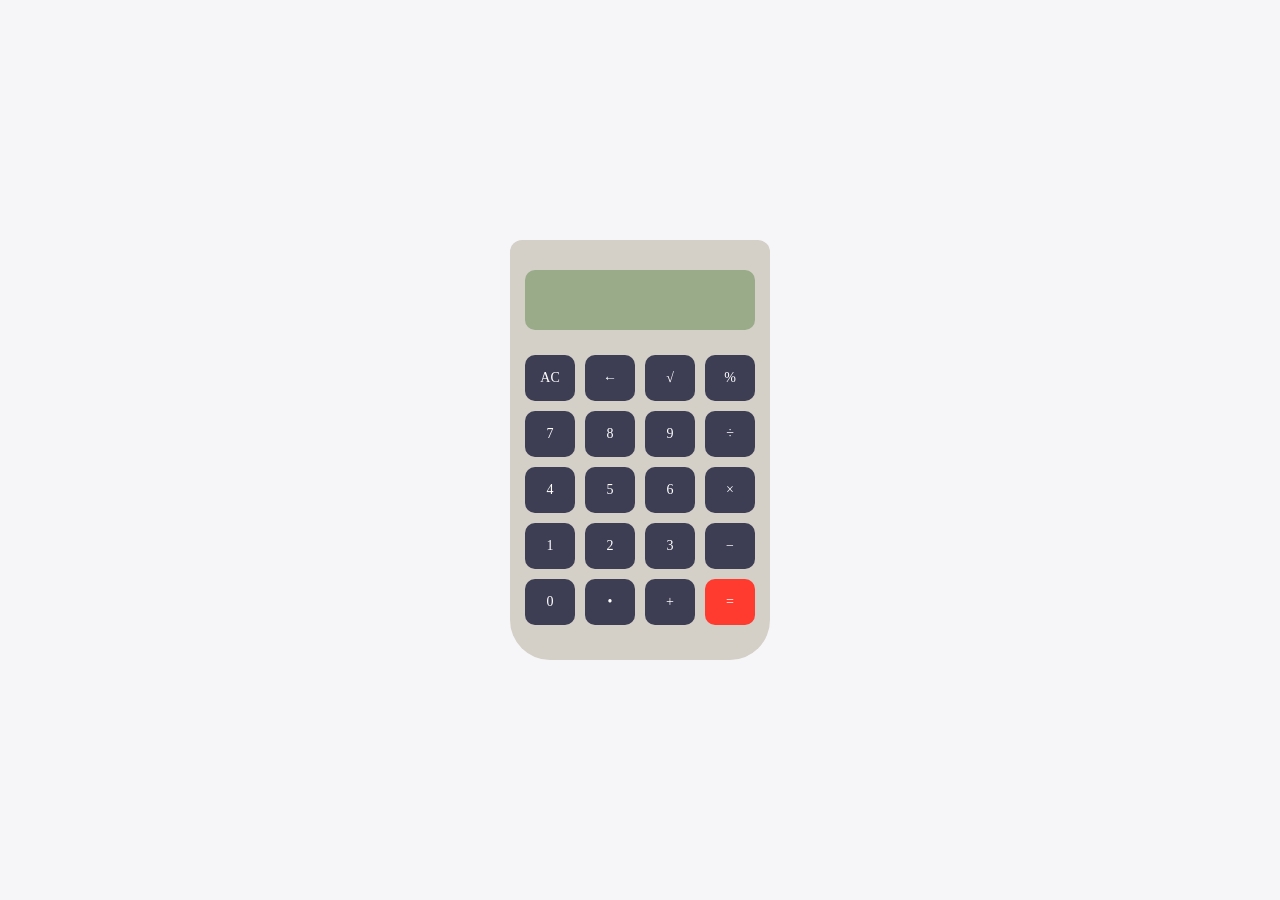
==== index.html @ e2138d0c "first commit" ====
<!DOCTYPE html>
<html lang="en">
<head>
    <meta charset="UTF-8">
    <meta name="viewport" content="width=device-width, initial-scale=1.0">
    <title>Document</title>
    <link rel="stylesheet" href="calculator.css">
</head>
<body>
<div class="calculator">
    <div class="display"></div>

    <div class="buttons">
  <button class="btn clear">AC</button>
  <button class="btn">&larr;</button>
  <button class="btn">&radic;</button>
  <button class="btn">%</button>

  <button class="btn">7</button>
  <button class="btn">8</button>
  <button class="btn">9</button>
  <button class="btn operator">&divide;</button>

  <button class="btn">4</button>
  <button class="btn">5</button>
  <button class="btn">6</button>
  <button class="btn operator">&times;</button>

  <button class="btn">1</button>
  <button class="btn">2</button>
  <button class="btn">3</button>
  <button class="btn operator">&minus;</button>

  <button class="btn">0</button>
  <button class="btn">&bull;</button>
  <button class="btn">+</button>
  <button class="btn equals">=</button>
</div>
</div> 
      

      


    
</body>
</html>
---- calculator.css ----
*{
  box-sizing: border-box;
  
  font-family: poppin;
}
body {
  display: flex;
  justify-content: center;
  align-items: center;
  height: 100vh;
  margin: 0;
  background: #f6f6f9;
}
.calculator {
  

   width: 260px;
  min-height: 420px;
  background: #d4d0c8;        
  padding: 15px;
  border-radius: 12px 12px 40px 40px;  
}
.display {
  

   background: #9aab89;        
  color: #1a2e1a;
  font-family: 'Courier New', monospace;
  font-size: 28px;
  text-align: right;
  padding: 30px;
  border-radius:10px;
  border: 2px  #888;
  margin-bottom: 25px;
  margin-top: 15px;
}
.buttons {
  display: grid; 
  grid-template-columns: repeat(4, 1fr);
  gap: 10px; 
  margin-top: 20px;
  
}
.btn {
   padding: 15px;
  font-size: 14px;
  border: none;
  border-radius: 10px;
  background: #3d3d54;
  color: #fff;
  cursor: pointer;
  transition: background 0.2s; 
}



.equals {
    background:#ff3b30;

}
.equals:hover{
    background-color: #ef5d56;
}
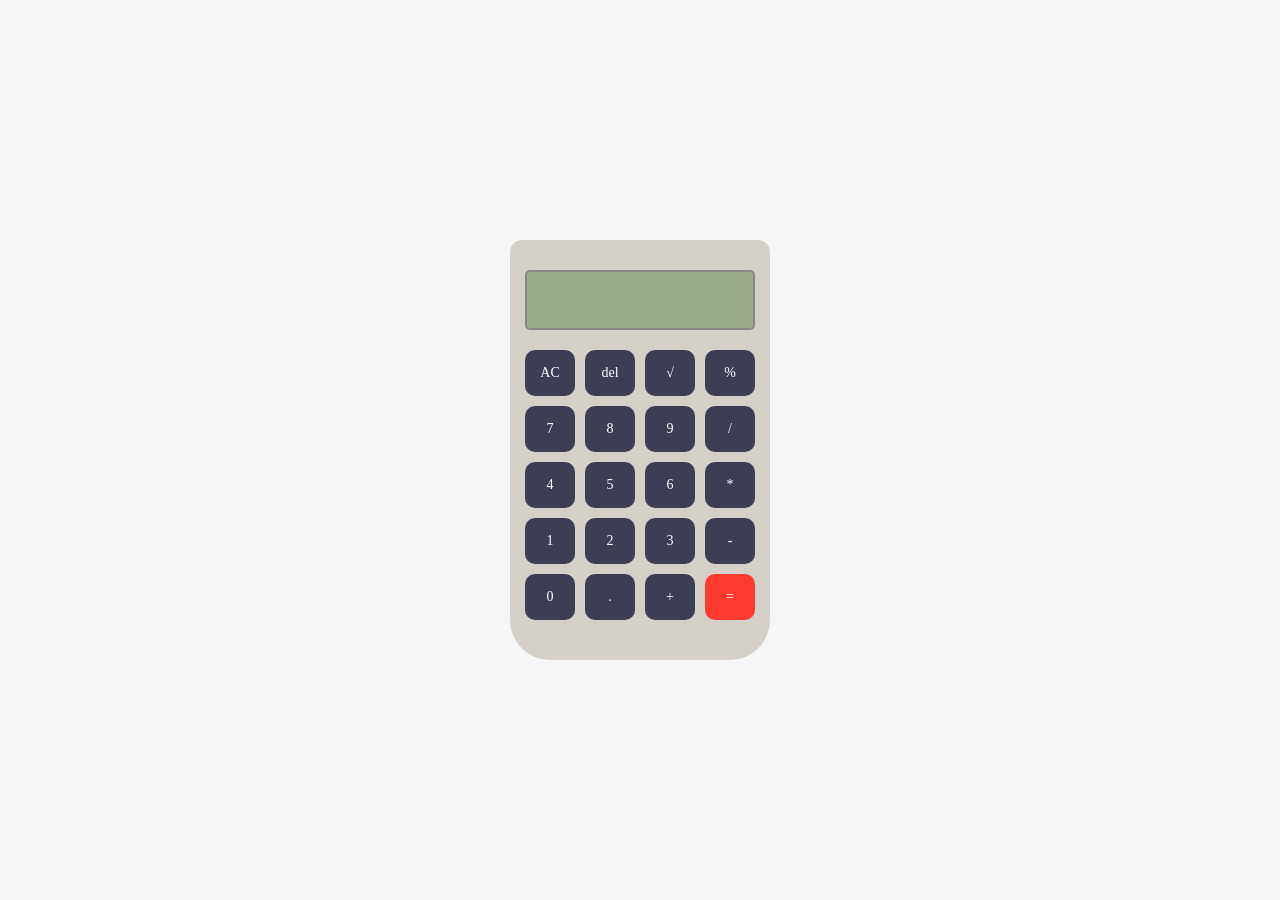
==== commit efd8afa8: "operation performed" ====
--- a/index.html
+++ b/index.html
@@ -5,36 +5,37 @@
     <meta name="viewport" content="width=device-width, initial-scale=1.0">
     <title>Document</title>
     <link rel="stylesheet" href="calculator.css">
+    <script src="calculator.js" defer ></script>
 </head>
 <body>
 <div class="calculator">
-    <div class="display"></div>
+    <div class="displays" id="display"></div>
+<!-- <input type="text" id="display" readonly> -->
+    <div class="buttons">
+  <button class="btn clear" id="clear">AC</button>
+  <button class="btn" id="del">del</button>
+  <button class="btn" id="sqrt">√</button>
+  <button class="btn" id="mod">%</button>
 
-    <div class="buttons">
-  <button class="btn clear">AC</button>
-  <button class="btn">&larr;</button>
-  <button class="btn">&radic;</button>
-  <button class="btn">%</button>
+  <button class="btn" id="seven">7</button>
+  <button class="btn" id="eight">8</button>
+  <button class="btn" id="nine">9</button>
+  <button class="btn operator" id="divide">/</button>
 
-  <button class="btn">7</button>
-  <button class="btn">8</button>
-  <button class="btn">9</button>
-  <button class="btn operator">&divide;</button>
+  <button class="btn" id="four">4</button>
+  <button class="btn" id="five">5</button>
+  <button class="btn" id="six">6</button>
+   <button class="btn operator" id="mul">*</button> 
 
-  <button class="btn">4</button>
-  <button class="btn">5</button>
-  <button class="btn">6</button>
-  <button class="btn operator">&times;</button>
+  <button class="btn" id="one">1</button>
+  <button class="btn" id="two">2</button>
+  <button class="btn" id="three">3</button>
+  <button class="btn operator" id="sub">-</button>
 
-  <button class="btn">1</button>
-  <button class="btn">2</button>
-  <button class="btn">3</button>
-  <button class="btn operator">&minus;</button>
-
-  <button class="btn">0</button>
-  <button class="btn">&bull;</button>
-  <button class="btn">+</button>
-  <button class="btn equals">=</button>
+  <button class="btn" id="zero">0</button>
+  <button class="btn" id="dot">.</button>
+  <button class="btn" id="adds">+</button>
+  <button class="btn equals" id="equals">=</button>
 </div>
 </div> 
       
--- a/calculator.css
+++ b/calculator.css
@@ -20,20 +20,73 @@
   padding: 15px;
   border-radius: 12px 12px 40px 40px;  
 }
-.display {
+#display {
   
 
-   background: #9aab89;        
+
+background: #9aab89;
+    color: #1a2e1a;
+    font-family: 'Courier New', monospace;
+    font-size: 22px;
+    font-weight: bold;
+    text-align: right;
+    padding: 10px 15px;          
+    border-radius: 5px;
+    border: 2px solid #888;
+    margin-bottom: 20px;
+    margin-top: 15px;
+    height: 60px;
+    display: flex;
+    align-items: center;
+    justify-content: flex-end;
+    overflow: hidden;
+    white-space: nowrap;
+    text-overflow: ellipsis;      
+
+
+
+
+}
+
+
+
+
+
+
+
+
+
+
+
+
+
+
+
+
+
+
+
+   /* background: #9aab89;        
   color: #1a2e1a;
   font-family: 'Courier New', monospace;
-  font-size: 28px;
+  font-size: 20px;
   text-align: right;
   padding: 30px;
-  border-radius:10px;
+  border-radius:5px;
   border: 2px  #888;
   margin-bottom: 25px;
   margin-top: 15px;
-}
+   overflow: hidden;      
+  white-space: nowrap; 
+
+
+  height: 70px;          
+
+  
+  display: flex;          
+  align-items: center;    
+  justify-content: flex-end;
+} */
 .buttons {
   display: grid; 
   grid-template-columns: repeat(4, 1fr);
